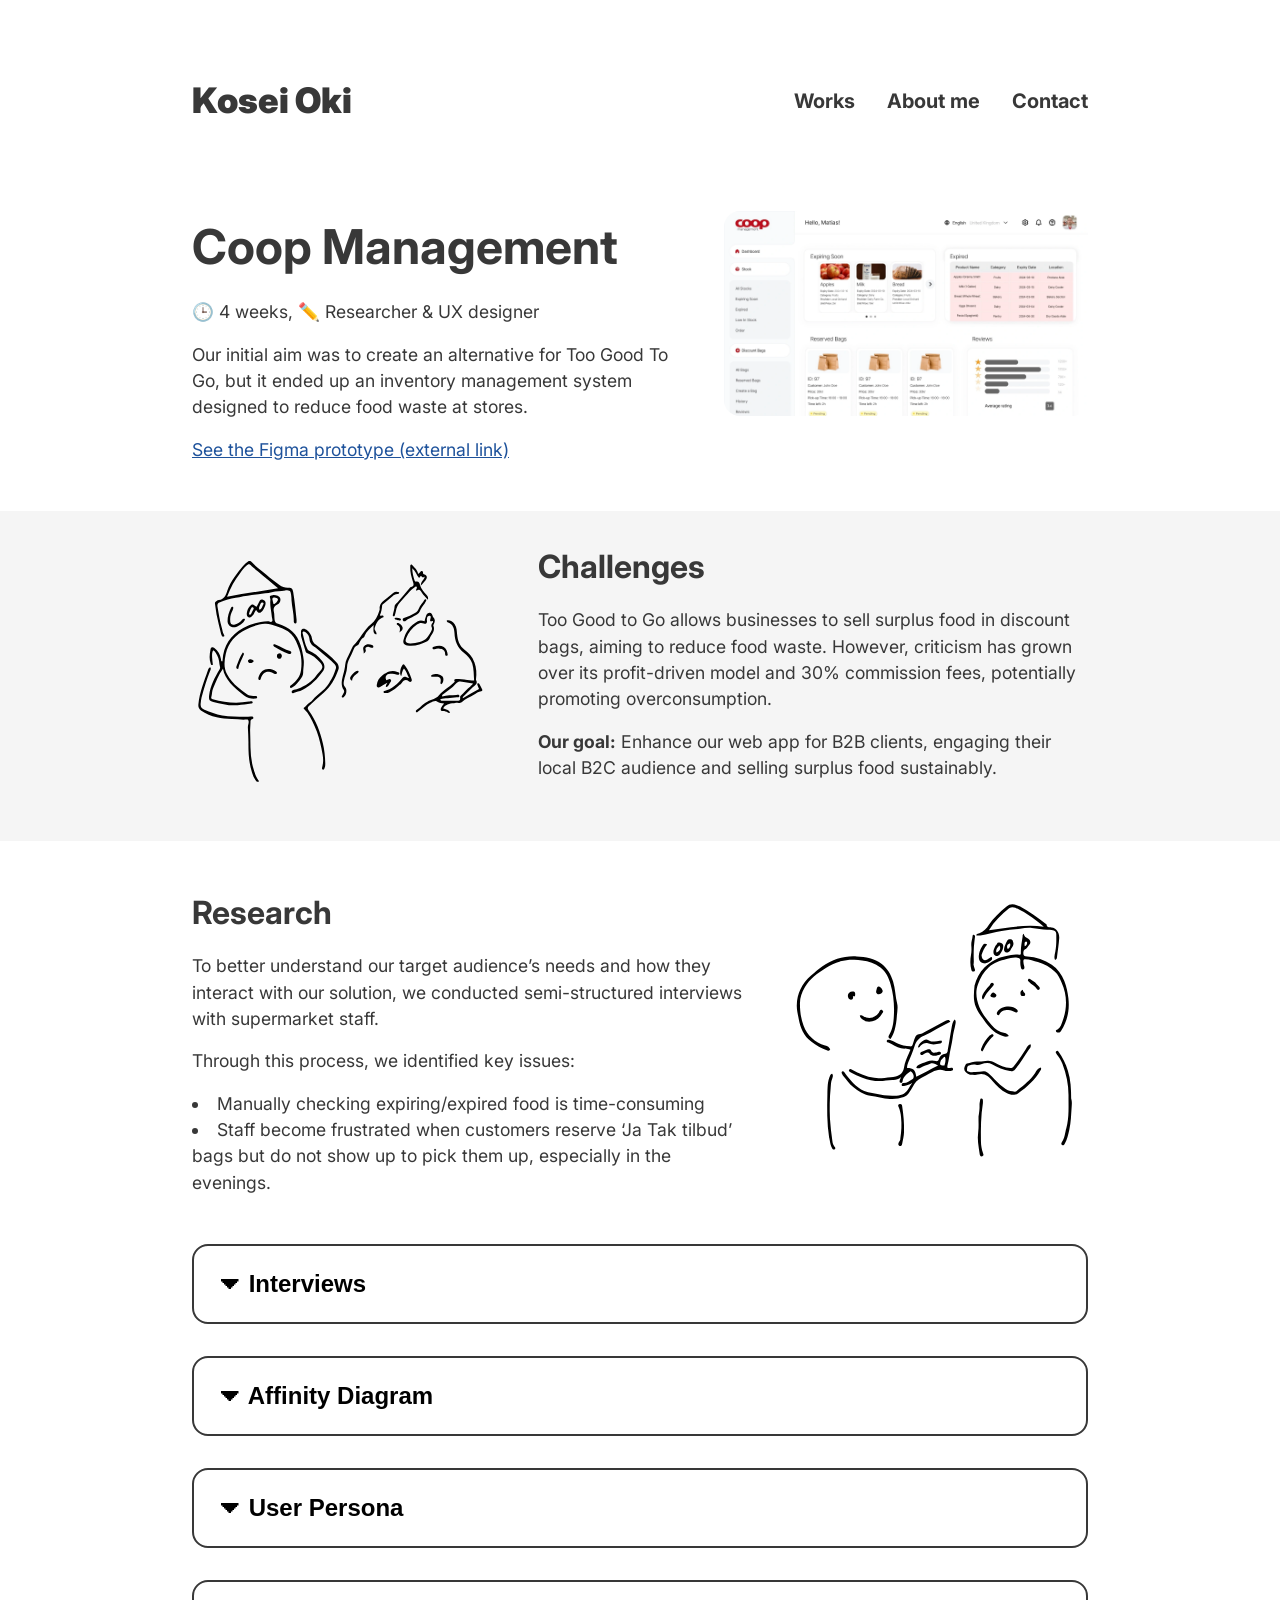
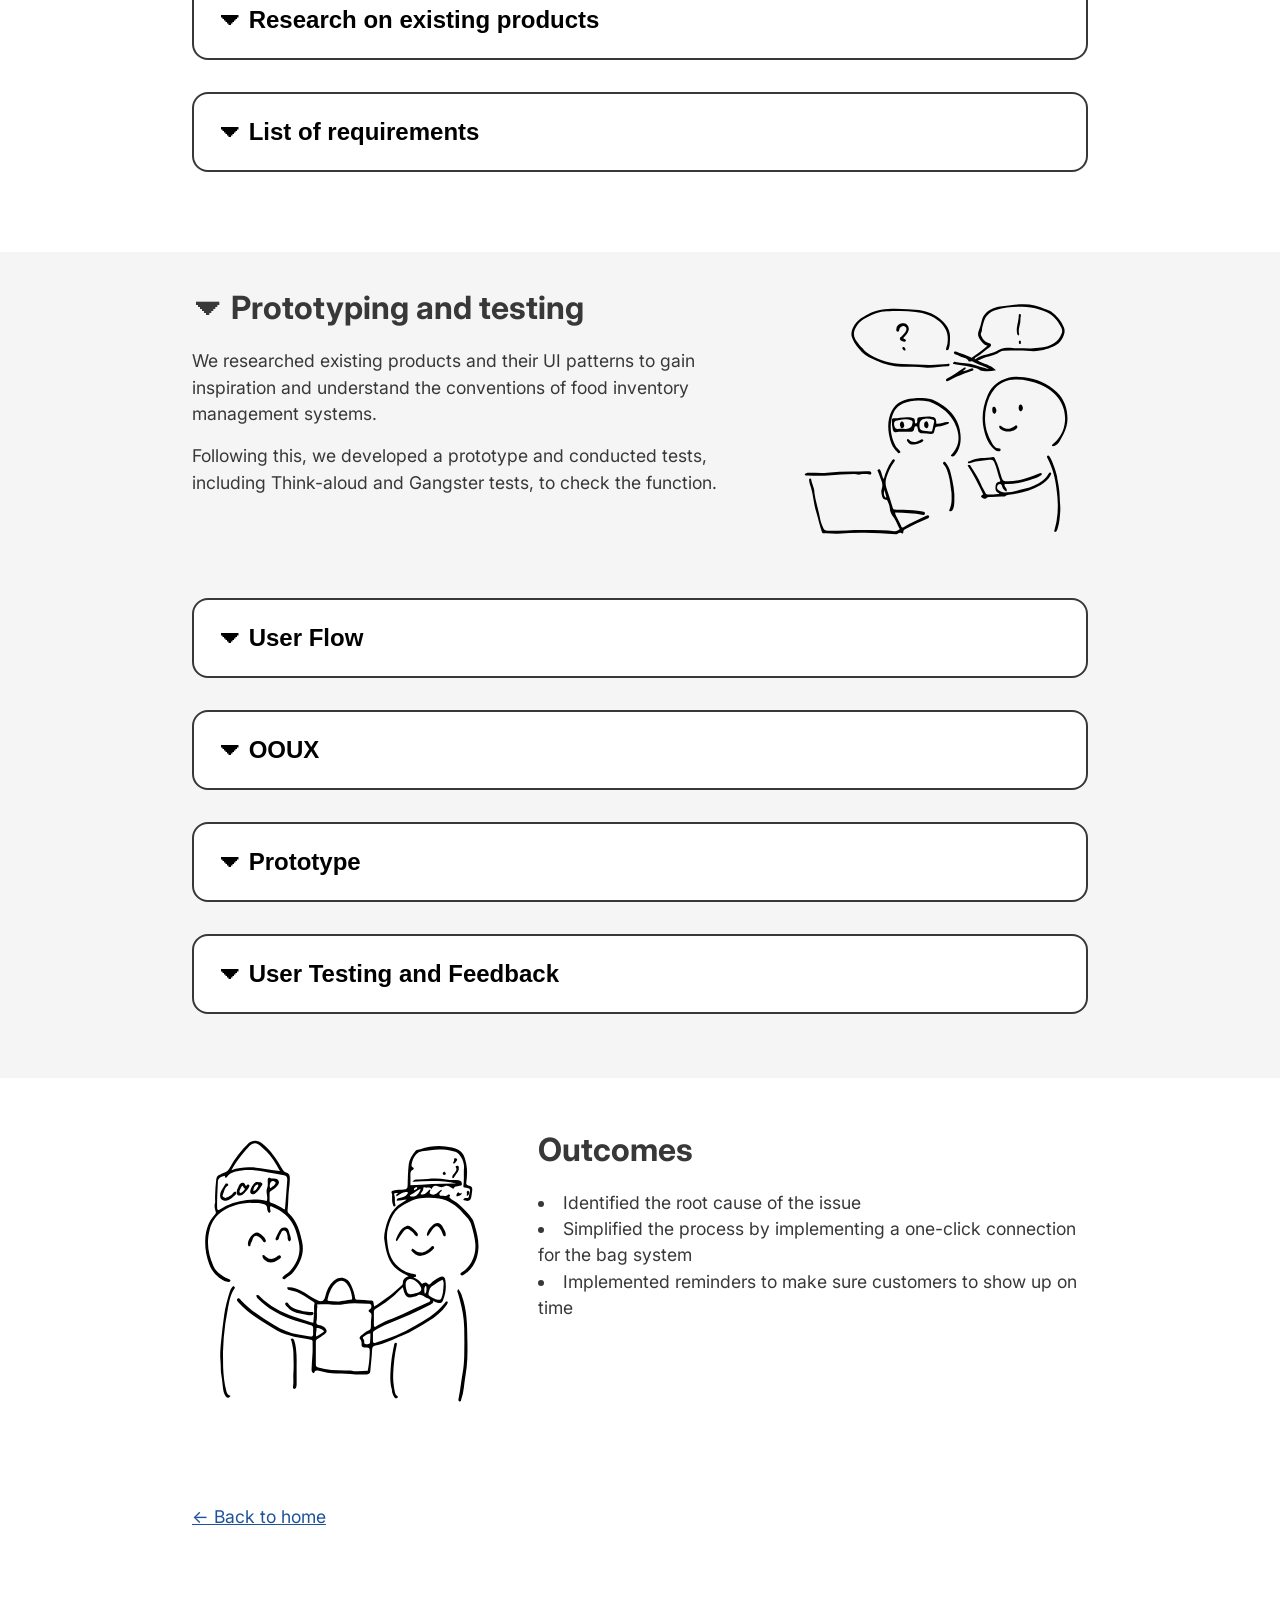
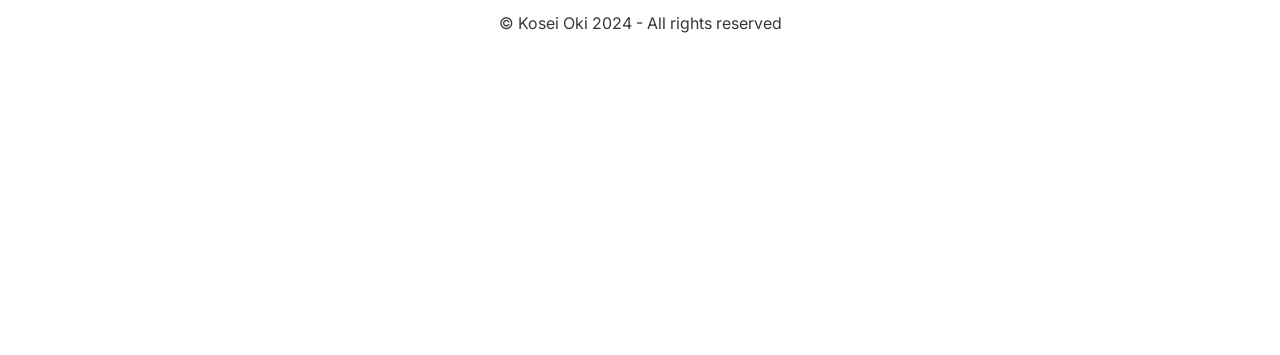
==== coop-management/index.html @ 7ec976ae "aaa" ====
<!DOCTYPE html>
<html lang="en">

<head>
    <!-- Google tag (gtag.js) -->
    <script async src="https://www.googletagmanager.com/gtag/js?id=G-3NWEM13QQT"></script>
    <script>
        window.dataLayer = window.dataLayer || [];
        function gtag() { dataLayer.push(arguments); }
        gtag('js', new Date());

        gtag('config', 'G-3NWEM13QQT');
    </script>
    <meta charset="UTF-8">
    <meta name="viewport" content="width=device-width, initial-scale=1.0">
    <meta http-equiv="X-UA-Compatible" content="ie=edge">
    <meta name="description"
        content="Halo, my name is Kosei I’m an inclusive multimedia designer, intersectionalist, percussionist.">
    <title>Coop Management - Kosei Oki</title>
    <link rel="stylesheet" href="../css/style.css">
    <link rel="stylesheet" href="../css/project-details.css">
</head>

<body>
    <!-- Skip link -->
    <a id="skip-link" class="transition" href="#main-content">Skip to Content</a>

    <!-- Header -->
    <header class="page-width section-margin-padding">
        <div id="header-container">
            <a id="title" href="../" class="transition">Kosei Oki</a>
            <nav id="navigation-links">
                <a href="../#works" class="nav-link-text transition">Works</a>
                <a href="../#about-me" class="nav-link-text transition">About me</a>
                <a href="../#contact" class="nav-link-text transition">Contact</a>
            </nav>

        </div>
    </header>

    <main id="main-content">

        <!-- The Modal -->
        <div id="myModal" class="modal" tabindex="-1">
            <span class="close" tabindex="0">&times;</span>
            <img class="modal-content" id="img01" alt="">
            <div id="caption"></div>
        </div>

        <!-- Project title -->
        <section class="page-width section-margin-padding flex-layout-container">
            <div>
                <h1>Coop Management</h1>
                <p><span aria-hidden="true">🕒 </span>4 weeks, <span aria-hidden="true">✏️ </span>Researcher & UX
                    designer</p>
                <p>Our initial aim was to create an alternative for Too Good To Go, but it ended up an inventory
                    management
                    system designed to reduce food waste at stores.</p>

                <a class="link-text"
                    href="https://www.figma.com/proto/AjO8pkzVo5I2uGvygH33Si/Coop-Management?page-id=1%3A3&node-id=115-941&node-type=frame&viewport=597%2C415%2C0.11&t=o6w2D261TigjW0KF-1&scaling=min-zoom&content-scaling=fixed&starting-point-node-id=115%3A941&show-proto-sidebar=1">
                    See the Figma prototype (external link)
                </a>
            </div>
            <div>
                <img class="top-image" src="../images/coop-management.webp" alt="">
            </div>

        </section>



        <!-- Challanges -->
        <div class="grey-background">
            <section class="page-width section-margin-padding flex-layout-container reverse-direction">
                <div>
                    <h2>Challenges</h2>
                    <p>Too Good to Go allows businesses to sell surplus food in discount bags, aiming to reduce food
                        waste.
                        However, criticism has grown over its profit-driven model and 30% commission fees, potentially
                        promoting overconsumption.
                    </p>
                    <p><strong>Our goal:</strong> Enhance our web app for B2B clients, engaging their local B2C audience
                        and
                        selling surplus food sustainably.</p>
                </div>
                <div>
                    <img class="side-image" src="../images/coop-management/challenges.svg"
                        alt="A drawing of a Coop staff member holding their head and looking confused">
                </div>

            </section>
        </div>

        <!-- Research -->
        <section class="page-width section-margin-padding">

            <div class="flex-layout-container">
                <div>
                    <h2>
                        Research
                    </h2>
                    <p>
                        To better understand our target audience’s needs and how they interact with our solution, we
                        conducted
                        semi-structured interviews with supermarket staff.
                    </p>
                    <p>
                        Through this process, we identified key issues:</p>
                    <ul>
                        <li>
                            Manually checking expiring/expired food is time-consuming
                        </li>
                        <li>
                            Staff become frustrated when customers reserve ‘Ja Tak tilbud’ bags but do not show up to
                            pick them
                            up, especially in the evenings.
                        </li>
                    </ul>
                </div>
                <div>
                    <img class="side-image" src="../images/coop-management/research.svg"
                        alt="A drawing of a person interviewing the Coop staff member">

                </div>
            </div>

            <div class="accordion" role="tablist">
                <div class="accordion-item">
                    <h3><button class="accordion-header" id="heading1" aria-expanded="false" aria-controls="content1">
                            <span aria-hidden="true">⏷</span> Interviews
                        </button>
                    </h3>
                    <div id="content1" class="accordion-content" role="region" aria-labelledby="heading1">
                        <p>We interviewed Kvickly Viby J employees in the bakery, meat, and produce sections to
                            understand their needs and priorities. Using open-ended questions, we followed qualitative
                            research design principles, letting interviewees guide the conversation.</p>
                    </div>
                </div>
                <div class="accordion-item">
                    <h3><button class="accordion-header" id="heading2" aria-expanded="false" aria-controls="content2">
                            <span aria-hidden="true">⏷</span> Affinity Diagram
                        </button></h3>
                    <div id="content2" class="accordion-content" role="region" aria-labelledby="heading2">
                        <div class="flex-layout-container">
                            <p>Following our desk research and interviews, we analysed the data using an Affinity
                                Diagram.
                                We found that employees are frustrated with manual expiration checks, unpicked ‘Ja Tak
                                tilbud’ bags, slow app performance, and a expensive discount bag-selling app.</p>

                            <div class="image-container" tabindex="0">
                                <img src="../images/coop-management/affinity-diagram.png" class="clickable-image"
                                    alt="A table of data categorised by types of users, daily working routines, user goals, and other related categories"
                                    tabindex="0" />
                                <p class="click-to-enlarge" tabindex="0">Click to enlarge</p>
                            </div>
                        </div>

                    </div>

                </div>
                <div class="accordion-item">
                    <h3><button class="accordion-header" id="heading3" aria-expanded="false" aria-controls="content3">
                            <span aria-hidden="true">⏷</span> User Persona
                        </button></h3>
                    <div id="content3" class="accordion-content" role="region" aria-labelledby="heading3">
                        <div class="flex-layout-container">
                            <div>
                                <p>Using insights from the Affinity Diagram, we created a User Persona, Matias Petersen,
                                    who
                                    represents our target audience. His objectives and frustrations guided our focus of
                                    whom
                                    we
                                    were making this solution for.</p>
                                <p>Considering his goals of managing stocks and selling surplus food, we decided to
                                    create a
                                    combination of a stock management and a discount bag platform.</p>
                            </div>

                            <div class="image-container" tabindex="0">
                                <img src="../images/coop-management/user-persona.png" class="clickable-image"
                                alt="A user persona with his daily work, current solutions, user goals, business objectives, and pain points and frustrations"
                                    tabindex="0" />
                                <p class="click-to-enlarge" tabindex="0">Click to enlarge</p>
                            </div>
                        </div>

                    </div>
                </div>
                <div class="accordion-item">
                    <h3><button class="accordion-header" id="heading4" aria-expanded="false" aria-controls="content4">
                            <span aria-hidden="true">⏷</span> Research on existing products
                        </button></h3>
                    <div id="content4" class="accordion-content" role="region" aria-labelledby="heading4">
                        <p>We looked up some existing products and their UI patterns to gain inspiration and understand
                            the conventions of food inventory management systems.</p>
                    </div>
                </div>
                <div class="accordion-item">
                    <h3><button class="accordion-header" id="heading5" aria-expanded="false" aria-controls="content5">
                            <span aria-hidden="true">⏷</span> List of requirements
                        </button></h3>
                    <div id="content5" class="accordion-content" role="region" aria-labelledby="heading5">
                        <div class="flex-layout-container">
                            <p>We’ve compiled a comprehensive list of solution requirements based on our previous
                                findings.
                                This will serve as a blueprint for designing the website. Using a solid grasp of our
                                target
                                audience and the problem, we started to develop an effective solution.</p>



                            <div class="image-container" tabindex="0">
                                <img src="../images/coop-management/list-of-requiements.png" class="clickable-image"
                                    alt="A list of features needed for the product, including types of devices, 'Ya Tak' features, and components for the inventory management section" tabindex="0" />
                                <p class="click-to-enlarge" tabindex="0">Click to enlarge</p>
                            </div>
                        </div>

                    </div>
                </div>
            </div>

        </section>

        <div class="grey-background">
            <section class="page-width section-margin-padding">

                <div class="flex-layout-container">
                    <div>
                        <h2>
                            <span aria-hidden="true">⏷</span> Prototyping and testing
                        </h2>
                        <p>We researched existing products and their UI patterns to gain inspiration and understand the
                            conventions of
                            food inventory management systems.</p>
                        <p>Following this, we developed a prototype and conducted tests, including Think-aloud and
                            Gangster
                            tests, to
                            check the function.</p>
                    </div>
                    <div>
                        <img class="side-image" src="../images/coop-management/prototyping.svg"
                            alt="A drawing of two people conducting user testing on a laptop">
                    </div>
                </div>


                <div class="accordion" role="tablist">
                    <div class="accordion-item">
                        <h3><button class="accordion-header" id="heading6" aria-expanded="false"
                                aria-controls="content6">
                                <span aria-hidden="true">⏷</span> User Flow
                            </button>
                        </h3>
                        <div id="content6" class="accordion-content" role="region" aria-labelledby="heading6">
                            <p>Before building prototyping, we created a User Flow to organise how users would navigate
                                the
                                website to access the information they require.</p>
                            <div class="image-container" tabindex="0">
                                <img src="../images/coop-management/user-flow.png" class="clickable-image"
                                    alt="A comprehensive user flow that begins with logging in and leads to various sections, including help, inventory management, profile, and more" tabindex="0" />
                                <p class="click-to-enlarge" tabindex="0">Click to enlarge</p>
                            </div>
                        </div>
                    </div>
                    <div class="accordion-item">
                        <h3><button class="accordion-header" id="heading7" aria-expanded="false"
                                aria-controls="content7">
                                <span aria-hidden="true">⏷</span> OOUX
                            </button></h3>
                        <div id="content7" class="accordion-content" role="region" aria-labelledby="heading7">
                            <p>To structure the elements listed for various pages, we developed Object-Oriented User
                                Experience
                                (OOUX) schemes. These schemes organise and prioritise elements to enhance user
                                navigation and
                                interaction.</p>
                            <div class="image-container" tabindex="0">
                                <img src="../images/coop-management/ooux.png" class="clickable-image" tabindex="0"
                                alt="An overview of OOUX integrated into the user flow, featuring tables from each section that display lists." />
                                <p class="click-to-enlarge" tabindex="0">Click to enlarge</p>
                            </div>
                        </div>
                    </div>
                    <div class="accordion-item">
                        <h3><button class="accordion-header" id="heading8" aria-expanded="false"
                                aria-controls="content8">
                                <span aria-hidden="true">⏷</span> Prototype
                            </button></h3>
                        <div id="content8" class="accordion-content" role="region" aria-labelledby="heading8">
                            <p>We designed a Lo-Fi prototype using Figma, focusing more on functionality and user flow
                                rather
                                than visual aesthetics. This approach allows for easier modification after identifying
                                flow
                                flaws during usability testing.</p>
                            <div class="image-container" tabindex="0">
                                <img src="../images/coop-management/lo-fi.png" class="clickable-image" tabindex="0"
                                alt="A prototype with layouts and headings, but without images or detailed text, featuring placeholder images in grayscale" />
                                <p class="click-to-enlarge" tabindex="0">Click to enlarge</p>
                            </div>
                        </div>
                    </div>
                    <div class="accordion-item">
                        <h3><button class="accordion-header" id="heading9" aria-expanded="false"
                                aria-controls="content9">
                                <span aria-hidden="true">⏷</span> User Testing and Feedback
                            </button></h3>
                        <div id="content9" class="accordion-content" role="region" aria-labelledby="heading9">
                            <p>We conducted usability testing sessions on the Lo-Fi prototype to ensure that the
                                functions were
                                working as we intended.</p>
                            <p>
                                During the test, we followed the “Think Aloud” method to understand why and where the
                                testers
                                were having trouble finding the right information and what was causing confusion. We
                                asked 5
                                people to test the solution, since this number is the “sweet spot” to identify any
                                crucial
                                defects.
                            </p>
                            <div class="image-container" tabindex="0">
                                <img src="../images/coop-management/user-testing.png" class="clickable-image"
                                    alt="A table of testing tasks and results, with tasks that participants could not complete marked in red" tabindex="0" />
                                <p class="click-to-enlarge" tabindex="0">Click to enlarge</p>
                            </div>
                            <p>After conducting tests, we created a grid to capture feedback. This would help us
                                organise and
                                better understand what changes had to be made in the coming Hi-Fi prototype based on the
                                users’
                                likes, criticisms, questions, and ideas</p>

                            <div class="image-container" tabindex="0">
                                <img src="../images/coop-management/feedback-grid.png" class="clickable-image"
                                    alt="A grid of feedback divided into four categories: Criticisms, Ideas, Likes, and Questions" tabindex="0" />
                                <p class="click-to-enlarge" tabindex="0">Click to enlarge</p>
                            </div>
                            <p>In addition, we conducted a Gangster test, in order to check if the site navigation is
                                clear
                                enough to users so that they know which part of the web app they are on. This helped us
                                to
                                create a clear navigation that provides orientation cues for users, which reduces the
                                chances of
                                them making the wrong choices amongst the navigation options.</p>
                            <div class="image-container" tabindex="0">
                                <img src="../images/coop-management/gangster-test.png" class="clickable-image"
                                    alt="A table of gangster testing tasks and results, with tasks that participants could not complete marked in red" tabindex="0" />
                                <p class="click-to-enlarge" tabindex="0">Click to enlarge</p>
                            </div>
                        </div>
                    </div>

                </div>

            </section>
        </div>

        <section class="page-width section-margin-padding flex-layout-container reverse-direction">
            <div>
                <h2>
                    Outcomes
                </h2>

                <ul>
                    <li>Identified the root cause of the issue
                    </li>
                    <li>Simplified the process by implementing a one-click connection for the bag system
                    </li>
                    <li>Implemented reminders to make sure customers to show up on time
                    </li>
                </ul>
            </div>

            <div>
                <img class="side-image" src="../images/coop-management/outcomes.svg"
                    alt="A drawing of the Coop staff member handing a bag to a smiling customer, both smiling">
            </div>
        </section>

        <div class="page-width section-margin-padding">
            <a class="link-text" href="../">
                <span aria-hidden="true">← </span>Back to home
            </a>
        </div>
        
    </main>
    <footer class="page-width section-margin-padding">
        © Kosei Oki 2024 - All rights reserved
    </footer>

    <script src="../js/js.js"></script>
</body>

</html>
---- css/style.css ----
/* import font Inter */
@import url('https://fonts.googleapis.com/css2?family=Inter:wght@100;200;300;400;500;600;700;800;900&display=swap');

* {
  --background: #ffffff;
  --grey: #f5f5f5;
  --text: #383838;
  --text-onmouse: #000000;
  --link: #1E529B;
  --link-onmouse: #113669;
  --yellow: rgb(255, 216, 60);
  margin: 0;
  padding: 0;
  scroll-behavior: smooth;
  outline: none;
  box-sizing: border-box;
  -moz-box-sizing: border-box;
  -webkit-box-sizing: border-box;
}


body {
  font-family: 'Inter', Helvetica, Arial, sans-serif;
  font-weight: normal;
  /* font-size: 1.25rem; */
  font-size: 1.1rem;

  line-height: 1.5;
  color: var(--text);
}

/* apply page width to all sections */
.page-width {
  margin: auto;
  width: 70%;
  max-width: 70rem;
}

.grey-background {
  background-color: var(--grey);
}

.section-margin-padding {
  margin: 1rem auto;
  padding: 2rem 0;
}

/* headings */

h1 {
  font-size: 3rem;
  font-weight: bold;
}

h2 {
  font-size: 2rem;
  font-weight: bold;
}

h3 {
  font-size: 1.5rem;
  font-weight: bold;
}

h4 {
  font-size: 1.25rem;
  font-weight: bold;
}

p,
ul {
  max-width: 50ch;
  margin: 1rem 0;
}

ul {
  list-style-position: inside;
}

.link-text {
  color: var(--link);
  text-decoration: underline;
}

.link-text:hover {
  color: var(--link-onmouse);
  text-decoration: none;

}

.link-text:focus {
  background-color: var(--yellow);
  color: var(--link-onmouse);

}


.side-image {
  width: 100%;
  max-width: 20rem;
  border-radius: 1rem;
}


.transition {
  transition-duration: 100ms;
}

a {
  text-decoration: none;
}

/* ---------- Flex layout ---------- */
.flex-layout-container {
  display: flex;
  flex-wrap: nowrap;
  justify-content: space-between;
  gap: 2rem;
}

.reverse-direction {
  flex-direction: row-reverse;
}



hr{
  color: var(--text);
  margin: 2rem 0;
}

/* Skip link */
#skip-link {
  padding: 1.5rem 2rem;
  /* width: 100%; */

  border: var(--text-onmouse) solid 0.25rem;
  border-radius: 1rem;
  color: var(--text);
  background-color: var(--yellow);
  position: relative;
  top: -4rem;
  /* top: 2rem */
  left: 1rem;
}

#skip-link:focus {
  top: 2rem;
}


/* ---------- Header ---------- */
header {
  /* margin-top: 2.5rem; */
  /* padding: 1.25rem 0; */
  /* background-color: pink; */
}

/* title and navigation */
#header-container {
  display: flex;
  flex-wrap: wrap;
  justify-content: space-between;
  gap: 1rem 2rem;
  align-items: center;
}

/* page title also h1 */
#title {
  font-size: 2.2rem;
  font-weight: 900;
  color: var(--text);
  border-bottom: solid 0.25rem transparent;

}

#title:focus,
#title:hover {
  color: var(--text-onmouse);
  border-bottom: solid 0.25rem var(--text-onmouse);
  background-color: var(--yellow);
}

#navigation-links {
  display: flex;
  gap: 2rem;
}

.nav-link-text {
  text-decoration: none;
  color: var(--text);
  font-weight: bold;
  font-size: 1.25rem;
  border-bottom: solid 0.25rem transparent;
}

.nav-link-text:hover,
.nav-link-text:focus {
  border-bottom: solid 0.25rem var(--text-onmouse);
  color: var(--text-onmouse);
  background-color: var(--yellow);
}

/* Halo section */
#halo-section {
  display: flex;
  justify-content: space-between;
  gap: 2rem 2rem;
}

#halo-my-name-section {
  /* width: 100%; */
  /* outline: 1px solid black; */
  /* flex-shrink: 2; */
}

/* banana image for the homepage, and project image for the rest */
.top-image {
  width: 100%;
  max-width: 25rem;
  border-radius: 1rem;

}


/* ---------- Works ---------- */

/* ---------- Works grids ---------- */

.grid {
  display: grid;
  grid-template-columns: 1fr 1fr 1fr;
  /* grid-template-columns: 1fr 1fr; */
  gap: 2rem;
}

.grid-card {
  background-color: var(--background);
  padding: 2rem;
  border-radius: 1rem;
  border: 0.125rem var(--text) solid;
  cursor: pointer;
}

.grid-card:hover,
.grid-card:focus {
  padding: 2rem;
  /* border: 0.25rem var(--text) solid; */
  outline: 0.25rem var(--yellow) solid;
  cursor: pointer;
}


.grid-card:hover .link-text,
.grid-card:focus .link-text {
  text-decoration: none;
}

.work-images {
  width: 100%;
  border-radius: 0.5rem;
  /* margin-top: 1rem; */
}

.grid-title {
  display: flex;
  justify-content: space-between;
  align-items: flex-start;
  margin-bottom: 1rem;
}

.arrows {
  width: 100%;
  max-width: 1.5rem;
  /* position: relative;
  top: 0; */
}

/* ---------- About me section ----------*/
#about-me {

}


/* ---------- Contact ---------- */

#contact {
  /* display: flex;
  justify-content: space-between;
  gap: 2rem 2rem; */
}

/* contact information is set as a list */
#contact-list {
  list-style: none;
}

#contact-list li {
  margin: 0.8rem 0;
}

.contact-link {
  color: var(--link);
  font-weight: bold;
  margin-left: 0.5rem;

}

.contact-link:hover,
.contact-link:focus {
  color: var(--link-onmouse);
  border-bottom: var(--link-onmouse) solid 0.25rem;
  background-color: var(--yellow);
}

.icon {
  height: 1.25rem;
}

footer {
  text-align: center;
  font-size: 1rem;
  /* give some space on the bottom */
  min-height: 40vh;
  /* background-color: lightblue; */
}



/* ---------- For smaller desktops ---------- */
@media only screen and (max-width: 1200px) {

  .page-width {
    margin: auto;
    width: 80%;
  }

  .grid {
    grid-template-columns: 1fr 1fr;
  }


}

/* For tables */
@media only screen and (max-width: 767px) {

  .flex-layout-container {
    flex-wrap: wrap;
  }


  .reverse-direction {
    flex-direction: row;
  }

    .grid {
    grid-template-columns: 1fr;
  }
}

/* ---------- For mobiles ---------- */
@media only screen and (max-width: 480px) {

  .page-width {
    margin: auto;
    width: 92%;
  }

  .grid {
    grid-template-columns: 1fr;
  }
}


 /* ---------- Switch --------- */
 [role="switch"] {
  /* margin: 2px; */
  /* padding: 4px 4px 8px 8px; */
  padding: 1rem;
  border: 0 solid var(--yellow);
  border-radius: 1rem;
  /* width: 15rem; */
  width: 100%;
  user-select: none;
}

[role="switch"] .label {
  display: inline-block;
  /* width: 8em; */
  /* width: 0.5rem; */
}

[role="switch"] .switch {
  position: relative;
  display: inline-block;
  /* top: 6px; */
  top: 0.375rem;
  border: 2px solid var(--text);
  /* border-radius: 12px; */
  border-radius: 1rem;
  /* height: 20px; */
  /* width: 40px; */
  height: 1.25rem;
  width: 2.5rem;
}

[role="switch"] .switch span {
  position: absolute;
  top: 0.125rem;
  left: 0.125rem;
  display: inline-block;
  border: 0.125rem solid var(--text);
  border-radius: 0.5rem;
  height: 0.75rem;
  width: 0.75rem;
  background: var(--text);
}

[role="switch"][aria-checked="true"] .switch span {
  left: 1.3125rem;
  background: var(--link);
  border-color: var(--link);
}

[role="switch"] .on {
  display: none;
}

[role="switch"] .off {
  display: inline;
}

[role="switch"][aria-checked="true"] .on {
  display: inline;
}

[role="switch"][aria-checked="true"] .off {
  display: none;
}

[role="switch"]:focus,
[role="switch"]:hover {
  /* padding: 2px 2px 6px 6px; */
  /* border-width: 0.125rem; */
  /* border: 0.125rem solid var(--grey); */
  outline: 0.125rem solid var(--yellow);
  background-color: var(--grey);
  cursor: pointer;
}

[role="switch"]:focus span.switch {
  background-color: var(--background);
}

/* Image toggle container */
.image-container {
  margin-top: 20px;
}

.toggle-image {
  display: none;
  /* width: 300px; */
  height: auto;
}

.toggle-image.img1 {
  display: block;
}

[role="switch"][aria-checked="true"] ~ .image-container .img1 {
  display: none;
}

[role="switch"][aria-checked="true"] ~ .image-container .img2 {
  display: block;
}
---- css/project-details.css ----
/* ---------- Accordion ---------- */

.accordion {
    /* border: 1px solid #ccc;
    border-radius: 4px; */
    /* background-color: pink; */
}

.accordion-item {
    /* border-bottom: 1px solid #ccc; */
    /* background-color: green; */
    margin: 2rem 0;
}

.accordion-header {
    background-color: var(--background);
    border: var(--text) solid 0.125rem;
    border-radius: 1rem;
    padding: 1.5rem;
    text-align: left;
    font-size: 1.5rem;
    font-weight: bold;
    width: 100%;
    cursor: pointer;
    outline: none;
}

.accordion-header:focus,
.accordion-header:hover {
    /* background-color: #ddd; */
    outline: 0.25rem var(--yellow) solid;
}

.accordion-content {
    display: none;
    /* padding: 10px; */
    padding: 1rem;
}

.accordion-content[aria-hidden="false"] {
    display: block;
}

/* ---------- Clickable images ---------- */
/* Style for the images */
.clickable-image {
    width: 200px;
    margin: 10px;
    cursor: pointer;
    border: 2px solid #ddd;
    transition: 0.3s;
}

.clickable-image:hover {
    border-color: #777;
}

.clickable-image:focus {
    outline: 2px solid #777;
}

/* Style for the clickable text */
.click-to-enlarge {
    margin: 5px;
    color: #007BFF;
    cursor: pointer;
    font-size: 14px;
    text-decoration: underline;
}

.click-to-enlarge:hover, .click-to-enlarge:focus {
    text-decoration: none;
    outline: 2px solid #007BFF;
}

/* Image container to group the image and the text */
.image-container {
    display: inline-block;
    margin: 10px;
    cursor: pointer;
    outline: none; /* Remove default outline */
}

.image-container:focus {
    outline: 2px solid #007BFF; /* Custom focus outline */
}

/* Modal (background) */
.modal {
    display: none; /* Hidden by default */
    position: fixed; 
    z-index: 1; 
    padding-top: 100px;
    left: 0;
    top: 0;
    width: 100%; 
    height: 100%;
    overflow: auto;
    background-color: rgba(0,0,0,0.9);
}

/* Modal content (the image) */
.modal-content {
    margin: auto;
    display: block;
    width: 80%;
    max-width: 700px;
}

/* Caption of modal image */
#caption {
    margin: auto;
    display: block;
    width: 80%;
    max-width: 700px;
    text-align: center;
    color: #ccc;
    padding: 10px 0;
}

/* Close button (X) */
.close {
    position: absolute;
    top: 15px;
    right: 35px;
    color: #fff;
    font-size: 40px;
    font-weight: bold;
    cursor: pointer;
}

.close:hover, .close:focus {
    color: #bbb;
    text-decoration: none;
    cursor: pointer;
}

/* Zoom animation */
/* .modal-content, #caption {
    animation-name: zoom;
    animation-duration: 0.6s;
}

@keyframes zoom {
    from {transform: scale(0)} 
    to {transform: scale(1)}
} */
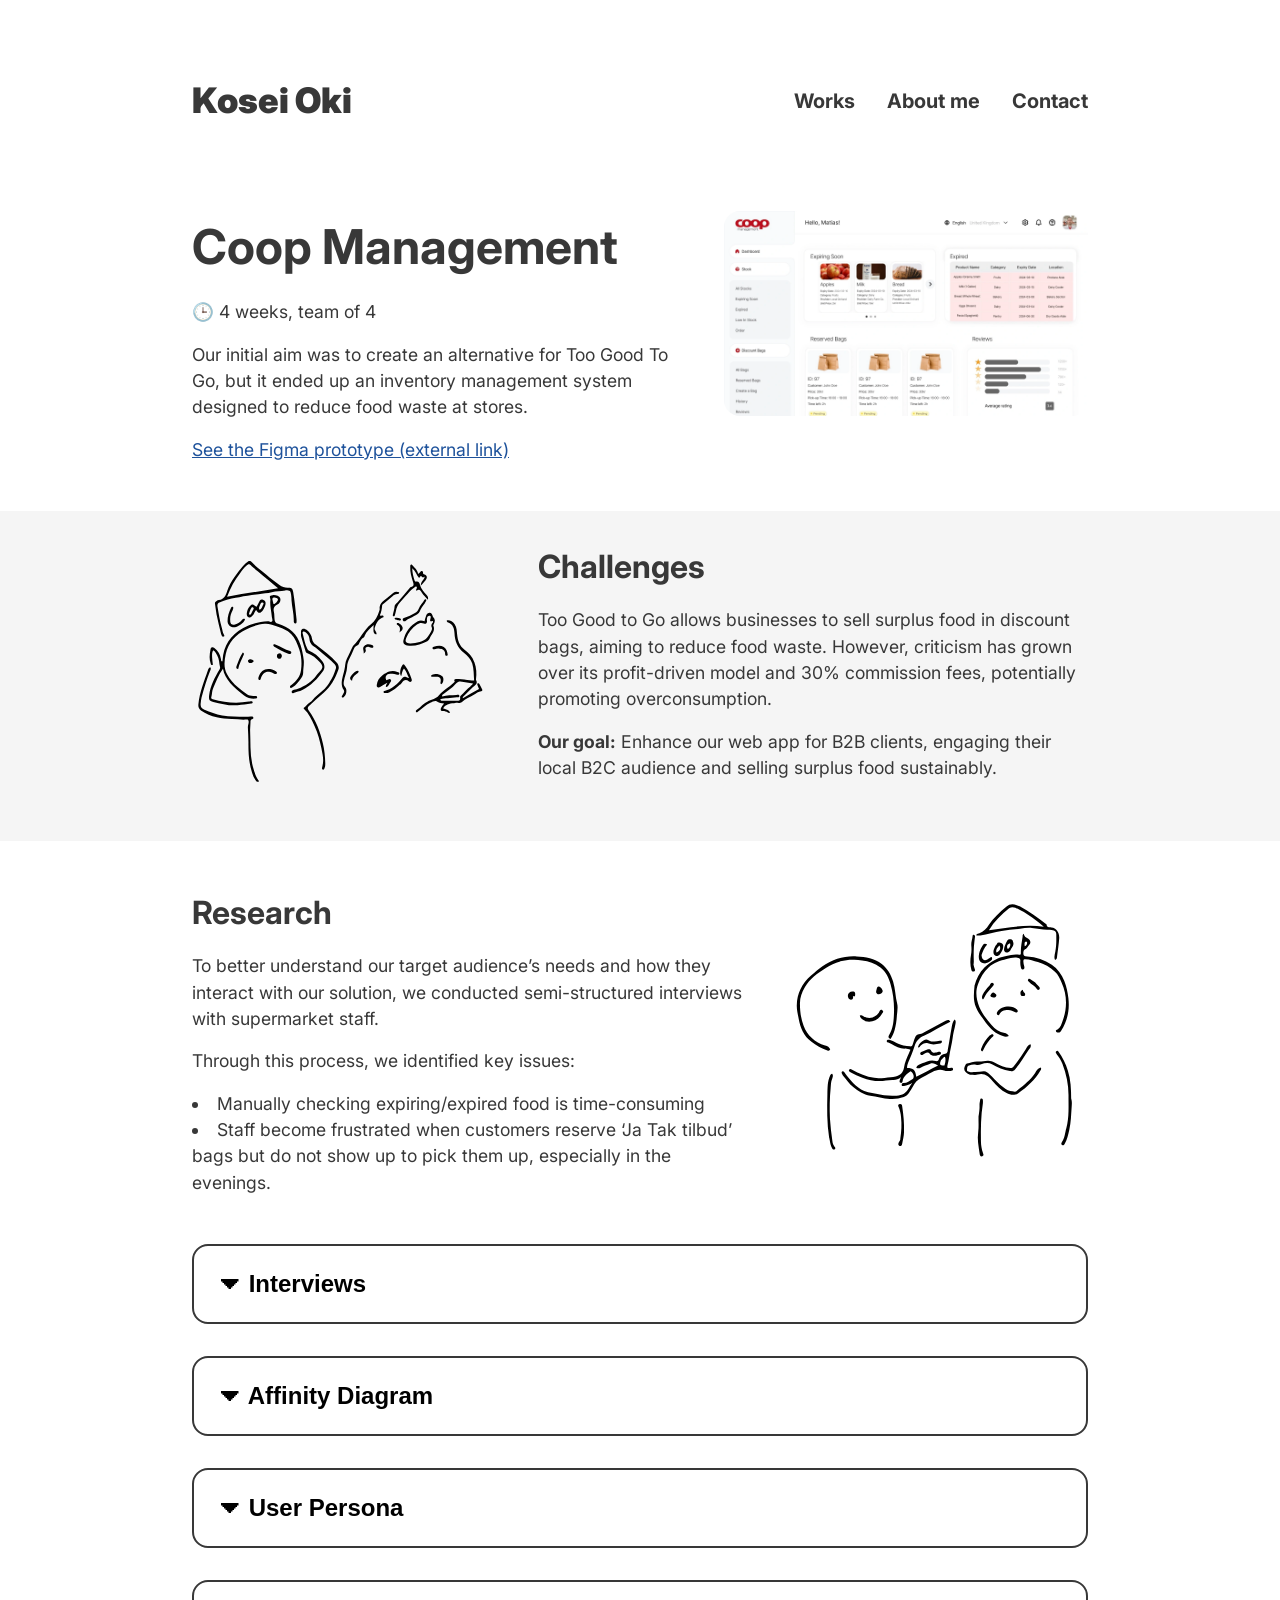
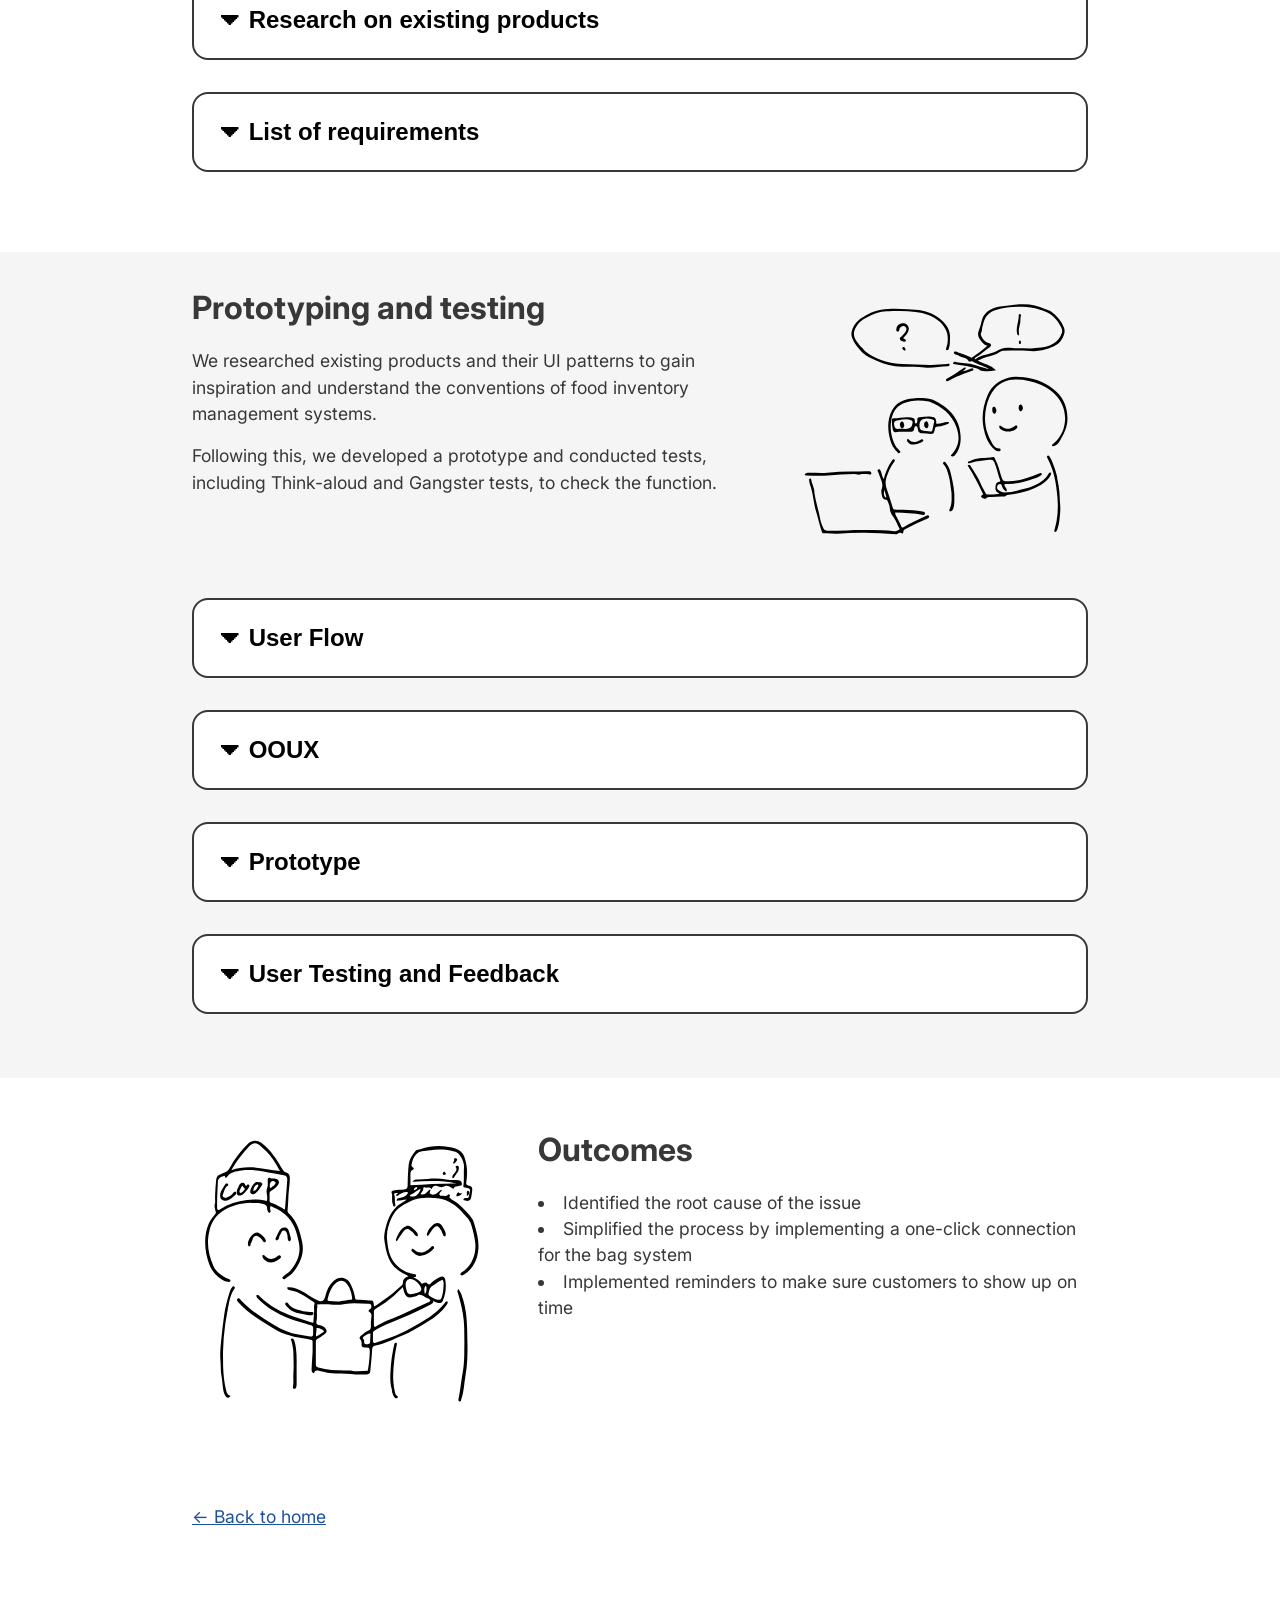
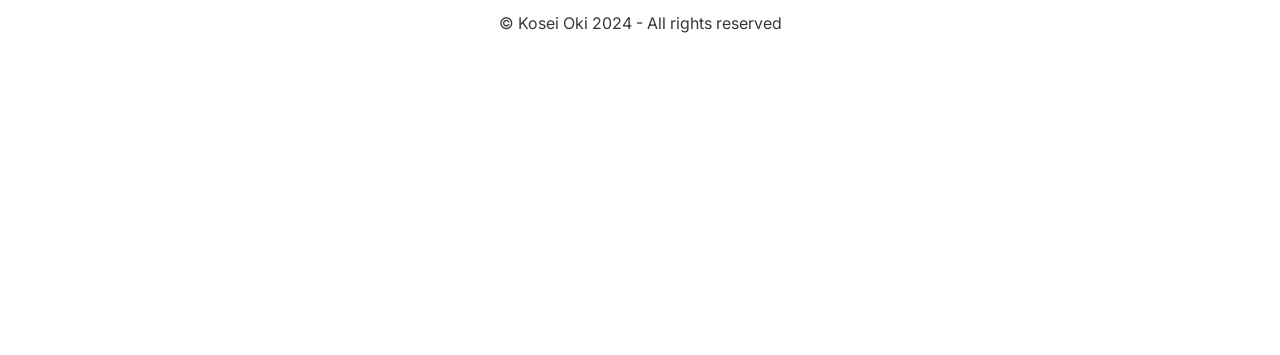
==== commit 9dadda55: "ad" ====
--- a/coop-management/index.html
+++ b/coop-management/index.html
@@ -51,14 +51,13 @@
         <section class="page-width section-margin-padding flex-layout-container">
             <div>
                 <h1>Coop Management</h1>
-                <p><span aria-hidden="true">🕒 </span>4 weeks, <span aria-hidden="true">✏️ </span>Researcher & UX
-                    designer</p>
+                <p><span aria-hidden="true">🕒 </span>4 weeks, team of 4</p>
                 <p>Our initial aim was to create an alternative for Too Good To Go, but it ended up an inventory
                     management
                     system designed to reduce food waste at stores.</p>
 
                 <a class="link-text"
-                    href="https://www.figma.com/proto/AjO8pkzVo5I2uGvygH33Si/Coop-Management?page-id=1%3A3&node-id=115-941&node-type=frame&viewport=597%2C415%2C0.11&t=o6w2D261TigjW0KF-1&scaling=min-zoom&content-scaling=fixed&starting-point-node-id=115%3A941&show-proto-sidebar=1">
+                    href="https://www.figma.com/design/AjO8pkzVo5I2uGvygH33Si/Coop-Management?node-id=1-3&t=I3DgrdxfzOHKXG2A-1">
                     See the Figma prototype (external link)
                 </a>
             </div>
@@ -150,9 +149,8 @@
 
                             <div class="image-container" tabindex="0">
                                 <img src="../images/coop-management/affinity-diagram.png" class="clickable-image"
-                                    alt="A table of data categorised by types of users, daily working routines, user goals, and other related categories"
-                                    tabindex="0" />
-                                <p class="click-to-enlarge" tabindex="0">Click to enlarge</p>
+                                    alt="A table of data categorised by types of users, daily working routines, user goals, and other related categories" />
+                                <p class="click-to-enlarge">Click to enlarge</p>
                             </div>
                         </div>
 
@@ -179,9 +177,8 @@
 
                             <div class="image-container" tabindex="0">
                                 <img src="../images/coop-management/user-persona.png" class="clickable-image"
-                                alt="A user persona with his daily work, current solutions, user goals, business objectives, and pain points and frustrations"
-                                    tabindex="0" />
-                                <p class="click-to-enlarge" tabindex="0">Click to enlarge</p>
+                                    alt="A user persona with his daily work, current solutions, user goals, business objectives, and pain points and frustrations" />
+                                <p class="click-to-enlarge">Click to enlarge</p>
                             </div>
                         </div>
 
@@ -212,8 +209,8 @@
 
                             <div class="image-container" tabindex="0">
                                 <img src="../images/coop-management/list-of-requiements.png" class="clickable-image"
-                                    alt="A list of features needed for the product, including types of devices, 'Ya Tak' features, and components for the inventory management section" tabindex="0" />
-                                <p class="click-to-enlarge" tabindex="0">Click to enlarge</p>
+                                    alt="A list of features needed for the product, including types of devices, 'Ya Tak' features, and components for the inventory management section" />
+                                <p class="click-to-enlarge">Click to enlarge</p>
                             </div>
                         </div>
 
@@ -229,7 +226,7 @@
                 <div class="flex-layout-container">
                     <div>
                         <h2>
-                            <span aria-hidden="true">⏷</span> Prototyping and testing
+                            Prototyping and testing
                         </h2>
                         <p>We researched existing products and their UI patterns to gain inspiration and understand the
                             conventions of
@@ -259,8 +256,8 @@
                                 website to access the information they require.</p>
                             <div class="image-container" tabindex="0">
                                 <img src="../images/coop-management/user-flow.png" class="clickable-image"
-                                    alt="A comprehensive user flow that begins with logging in and leads to various sections, including help, inventory management, profile, and more" tabindex="0" />
-                                <p class="click-to-enlarge" tabindex="0">Click to enlarge</p>
+                                    alt="A comprehensive user flow that begins with logging in and leads to various sections, including help, inventory management, profile, and more" />
+                                <p class="click-to-enlarge">Click to enlarge</p>
                             </div>
                         </div>
                     </div>
@@ -276,9 +273,9 @@
                                 navigation and
                                 interaction.</p>
                             <div class="image-container" tabindex="0">
-                                <img src="../images/coop-management/ooux.png" class="clickable-image" tabindex="0"
-                                alt="An overview of OOUX integrated into the user flow, featuring tables from each section that display lists." />
-                                <p class="click-to-enlarge" tabindex="0">Click to enlarge</p>
+                                <img src="../images/coop-management/ooux.png" class="clickable-image"
+                                    alt="An overview of OOUX integrated into the user flow, featuring tables from each section that display lists." />
+                                <p class="click-to-enlarge">Click to enlarge</p>
                             </div>
                         </div>
                     </div>
@@ -294,9 +291,9 @@
                                 flow
                                 flaws during usability testing.</p>
                             <div class="image-container" tabindex="0">
-                                <img src="../images/coop-management/lo-fi.png" class="clickable-image" tabindex="0"
-                                alt="A prototype with layouts and headings, but without images or detailed text, featuring placeholder images in grayscale" />
-                                <p class="click-to-enlarge" tabindex="0">Click to enlarge</p>
+                                <img src="../images/coop-management/lo-fi.png" class="clickable-image"
+                                    alt="A prototype with layouts and headings, but without images or detailed text, featuring placeholder images in grayscale" />
+                                <p class="click-to-enlarge">Click to enlarge</p>
                             </div>
                         </div>
                     </div>
@@ -320,8 +317,8 @@
                             </p>
                             <div class="image-container" tabindex="0">
                                 <img src="../images/coop-management/user-testing.png" class="clickable-image"
-                                    alt="A table of testing tasks and results, with tasks that participants could not complete marked in red" tabindex="0" />
-                                <p class="click-to-enlarge" tabindex="0">Click to enlarge</p>
+                                    alt="A table of testing tasks and results, with tasks that participants could not complete marked in red" />
+                                <p class="click-to-enlarge">Click to enlarge</p>
                             </div>
                             <p>After conducting tests, we created a grid to capture feedback. This would help us
                                 organise and
@@ -331,8 +328,8 @@
 
                             <div class="image-container" tabindex="0">
                                 <img src="../images/coop-management/feedback-grid.png" class="clickable-image"
-                                    alt="A grid of feedback divided into four categories: Criticisms, Ideas, Likes, and Questions" tabindex="0" />
-                                <p class="click-to-enlarge" tabindex="0">Click to enlarge</p>
+                                    alt="A grid of feedback divided into four categories: Criticisms, Ideas, Likes, and Questions" />
+                                <p class="click-to-enlarge">Click to enlarge</p>
                             </div>
                             <p>In addition, we conducted a Gangster test, in order to check if the site navigation is
                                 clear
@@ -343,8 +340,8 @@
                                 them making the wrong choices amongst the navigation options.</p>
                             <div class="image-container" tabindex="0">
                                 <img src="../images/coop-management/gangster-test.png" class="clickable-image"
-                                    alt="A table of gangster testing tasks and results, with tasks that participants could not complete marked in red" tabindex="0" />
-                                <p class="click-to-enlarge" tabindex="0">Click to enlarge</p>
+                                    alt="A table of gangster testing tasks and results, with tasks that participants could not complete marked in red" />
+                                <p class="click-to-enlarge">Click to enlarge</p>
                             </div>
                         </div>
                     </div>
@@ -381,7 +378,7 @@
                 <span aria-hidden="true">← </span>Back to home
             </a>
         </div>
-        
+
     </main>
     <footer class="page-width section-margin-padding">
         © Kosei Oki 2024 - All rights reserved
--- a/css/style.css
+++ b/css/style.css
@@ -8,7 +8,7 @@
   --text-onmouse: #000000;
   --link: #1E529B;
   --link-onmouse: #113669;
-  --yellow: rgb(255, 216, 60);
+  --yellow: #ffd83c;
   margin: 0;
   padding: 0;
   scroll-behavior: smooth;
@@ -378,7 +378,7 @@
   /* margin: 2px; */
   /* padding: 4px 4px 8px 8px; */
   padding: 1rem;
-  border: 0 solid var(--yellow);
+  border: 0.125rem solid var(--text);
   border-radius: 1rem;
   /* width: 15rem; */
   width: 100%;
@@ -396,7 +396,7 @@
   display: inline-block;
   /* top: 6px; */
   top: 0.375rem;
-  border: 2px solid var(--text);
+  border: 0.125rem solid var(--text);
   /* border-radius: 12px; */
   border-radius: 1rem;
   /* height: 20px; */
@@ -410,7 +410,7 @@
   top: 0.125rem;
   left: 0.125rem;
   display: inline-block;
-  border: 0.125rem solid var(--text);
+  /* border: 0.125rem solid var(--text); */
   border-radius: 0.5rem;
   height: 0.75rem;
   width: 0.75rem;
--- a/css/project-details.css
+++ b/css/project-details.css
@@ -46,45 +46,49 @@
 /* ---------- Clickable images ---------- */
 /* Style for the images */
 .clickable-image {
-    width: 200px;
-    margin: 10px;
-    cursor: pointer;
-    border: 2px solid #ddd;
-    transition: 0.3s;
+    width: 20rem;
+    /* margin: 1rem; */
+    cursor: zoom-in;
+    /* border: 2px solid #ddd; */
+    border: 0.125rem var(--text) solid;
+    border-radius: 1rem;
+    /* transition: 0.3s; */
 }
 
-.clickable-image:hover {
-    border-color: #777;
-}
-
+.clickable-image:hover,
 .clickable-image:focus {
+    border-color: var(--text-onmouse);
     outline: 2px solid #777;
+    outline: 0.25rem var(--yellow) solid;
 }
 
 /* Style for the clickable text */
 .click-to-enlarge {
-    margin: 5px;
-    color: #007BFF;
+    /* margin: 5px; */
+    color: var(--link);
     cursor: pointer;
-    font-size: 14px;
+    /* font-size: 14px; */
     text-decoration: underline;
 }
 
 .click-to-enlarge:hover, .click-to-enlarge:focus {
     text-decoration: none;
-    outline: 2px solid #007BFF;
+    /* outline: 2px solid #007BFF; */
+    color: var(--link-onmouse);
 }
 
 /* Image container to group the image and the text */
 .image-container {
     display: inline-block;
-    margin: 10px;
+    padding: 1rem;
     cursor: pointer;
     outline: none; /* Remove default outline */
 }
 
 .image-container:focus {
-    outline: 2px solid #007BFF; /* Custom focus outline */
+    outline: 0.25rem solid var(--link);
+    /* border: 0.125rem solid var(--text-onmouse);
+    outline: 0.25rem var(--yellow) solid; */
 }
 
 /* Modal (background) */
@@ -92,7 +96,7 @@
     display: none; /* Hidden by default */
     position: fixed; 
     z-index: 1; 
-    padding-top: 100px;
+    padding-top: 6.25rem;
     left: 0;
     top: 0;
     width: 100%; 
@@ -106,7 +110,7 @@
     margin: auto;
     display: block;
     width: 80%;
-    max-width: 700px;
+    max-width: 43.75rem;
 }
 
 /* Caption of modal image */
@@ -114,27 +118,30 @@
     margin: auto;
     display: block;
     width: 80%;
-    max-width: 700px;
-    text-align: center;
-    color: #ccc;
-    padding: 10px 0;
+    max-width: 43.75rem;
+    text-align: left;
+    color: var(--background);
+    padding: 1rem 0;
 }
 
 /* Close button (X) */
 .close {
     position: absolute;
-    top: 15px;
-    right: 35px;
-    color: #fff;
-    font-size: 40px;
+    top: 2rem;
+    right: 2rem;
+    color: var(--background);
+    font-size: 2.5;
     font-weight: bold;
     cursor: pointer;
 }
 
 .close:hover, .close:focus {
-    color: #bbb;
+    /* color: #bbb; */
     text-decoration: none;
     cursor: pointer;
+    outline: 0.25rem solid var(--background);
+    outline-offset: 1rem;
+
 }
 
 /* Zoom animation */
